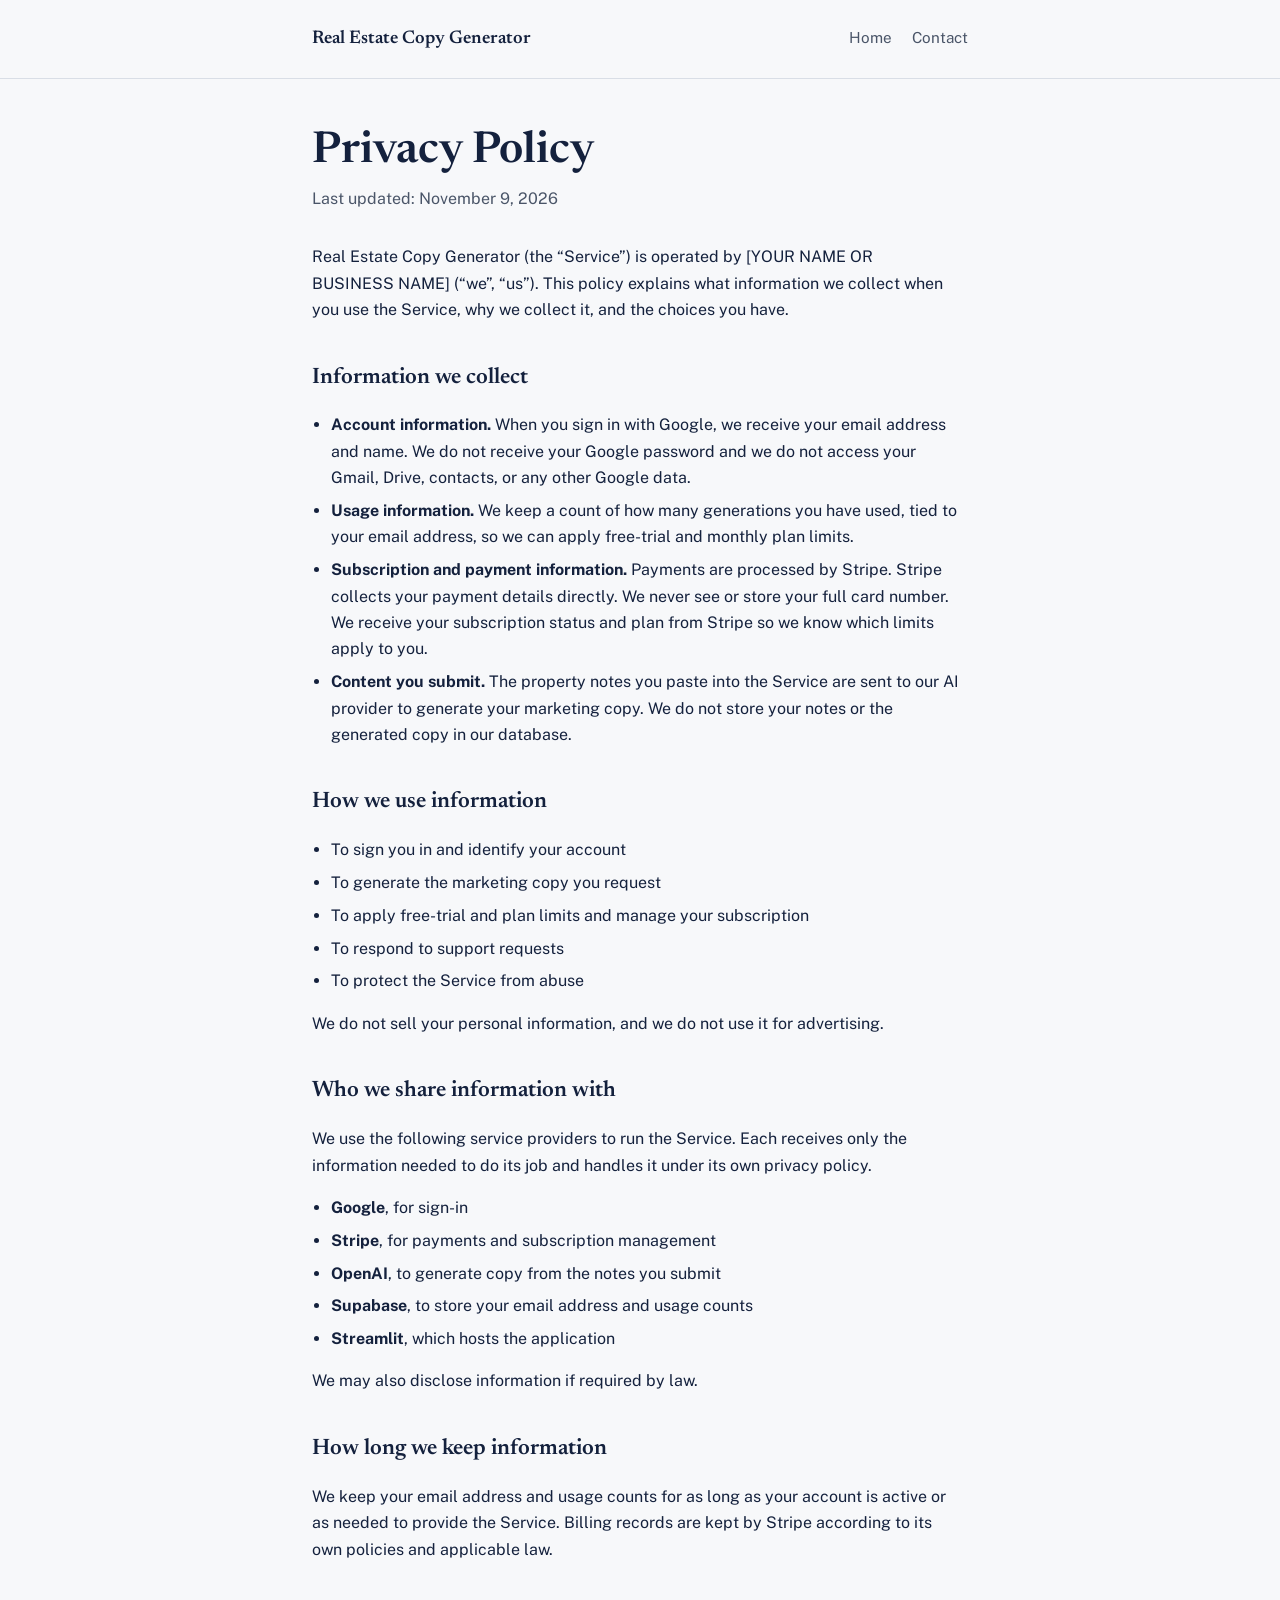
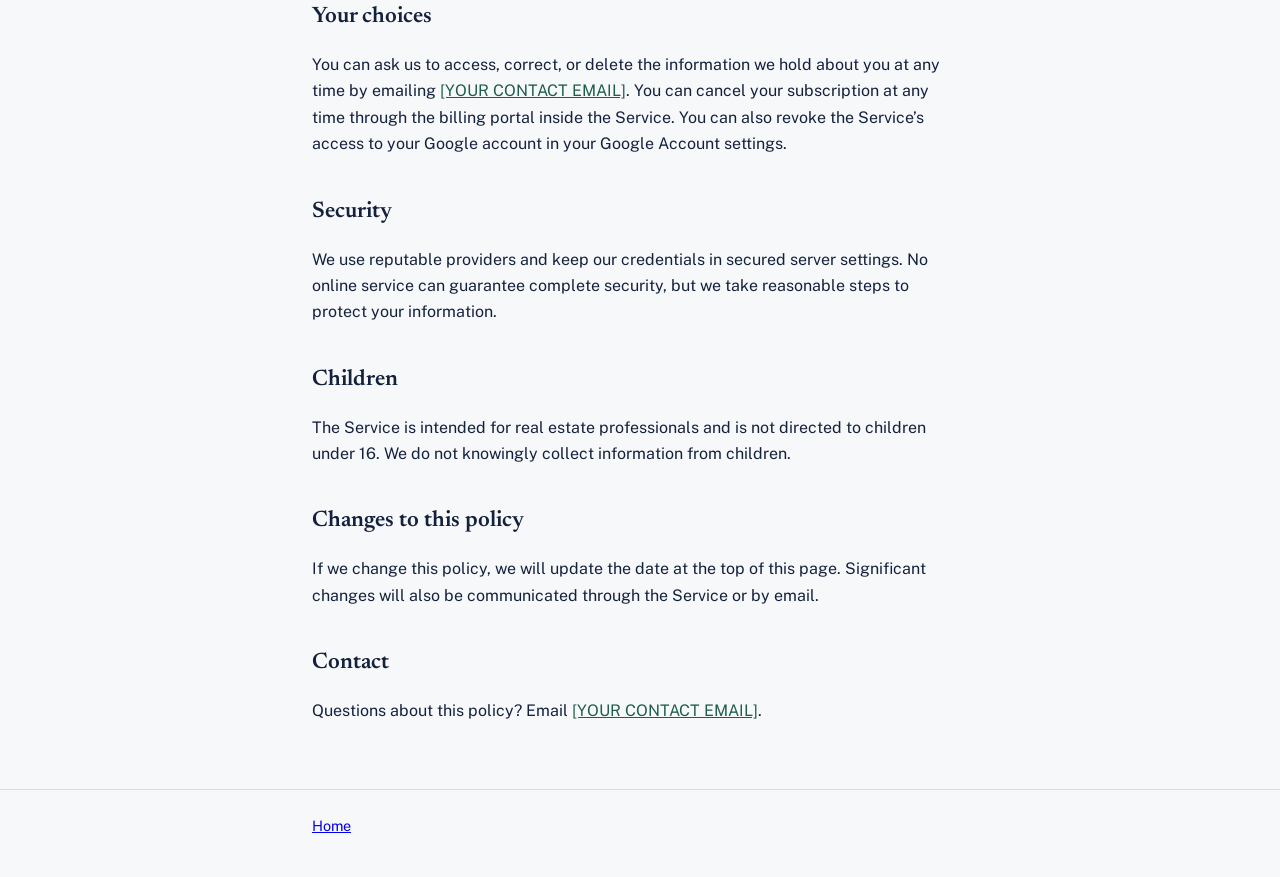
==== privacy.html @ ec82388f "Add files via upload" ====
<!DOCTYPE html>
<html lang="en">
<head>
<meta charset="utf-8">
<meta name="viewport" content="width=device-width, initial-scale=1">
<title>Privacy Policy | Real Estate Copy Generator</title>
<meta name="description" content="How Real Estate Copy Generator collects, uses, and protects your information.">
<link rel="preconnect" href="https://fonts.googleapis.com">
<link rel="preconnect" href="https://fonts.gstatic.com" crossorigin>
<link href="https://fonts.googleapis.com/css2?family=Newsreader:opsz,wght@6..72,500;6..72,600&family=Public+Sans:wght@400;500;600&display=swap" rel="stylesheet">
<style>
  :root { --paper: #f7f8fa; --ink: #14213d; --muted: #4a5568; --accent: #1f5f4a; --line: #d9dee6; }
  * { box-sizing: border-box; }
  html { -webkit-text-size-adjust: 100%; }
  body { margin: 0; background: var(--paper); color: var(--ink); font-family: "Public Sans", system-ui, -apple-system, "Segoe UI", Roboto, sans-serif; line-height: 1.65; }
  .wrap { max-width: 44rem; margin: 0 auto; padding: 0 1.5rem; }
  header { padding: 1.5rem 0; border-bottom: 1px solid var(--line); }
  header .wrap { display: flex; justify-content: space-between; align-items: baseline; gap: 1rem; flex-wrap: wrap; }
  .brand { font-family: "Newsreader", Georgia, "Times New Roman", serif; font-weight: 600; font-size: 1.15rem; color: var(--ink); text-decoration: none; }
  nav a { color: var(--muted); text-decoration: none; margin-left: 1.25rem; font-size: 0.95rem; }
  nav a:hover { color: var(--ink); text-decoration: underline; }
  a:focus-visible { outline: 3px solid #7aa7ff; outline-offset: 3px; }
  h1 { font-family: "Newsreader", Georgia, "Times New Roman", serif; font-weight: 600; font-size: clamp(2rem, 5vw, 2.75rem); line-height: 1.15; margin: 3rem 0 0.5rem; }
  .updated { color: var(--muted); margin: 0 0 2rem; }
  h2 { font-family: "Newsreader", Georgia, "Times New Roman", serif; font-weight: 600; font-size: 1.4rem; margin: 2.25rem 0 0.5rem; }
  p, li { max-width: 40rem; }
  ul { padding-left: 1.2rem; }
  li { margin: 0.4rem 0; }
  main a { color: var(--accent); }
  footer { margin-top: 4rem; padding: 1.5rem 0 2.5rem; border-top: 1px solid var(--line); color: var(--muted); font-size: 0.9rem; }
</style>
</head>
<body>
<header>
  <div class="wrap">
    <a class="brand" href="index.html">Real Estate Copy Generator</a>
    <nav><a href="index.html">Home</a><a href="mailto:[YOUR CONTACT EMAIL]">Contact</a></nav>
  </div>
</header>

<main class="wrap">
  <h1>Privacy Policy</h1>
  <p class="updated">Last updated: November 9, 2026</p>

  <p>Real Estate Copy Generator (the “Service”) is operated by [YOUR NAME OR BUSINESS NAME] (“we”, “us”). This policy explains what information we collect when you use the Service, why we collect it, and the choices you have.</p>

  <h2>Information we collect</h2>
  <ul>
    <li><strong>Account information.</strong> When you sign in with Google, we receive your email address and name. We do not receive your Google password and we do not access your Gmail, Drive, contacts, or any other Google data.</li>
    <li><strong>Usage information.</strong> We keep a count of how many generations you have used, tied to your email address, so we can apply free-trial and monthly plan limits.</li>
    <li><strong>Subscription and payment information.</strong> Payments are processed by Stripe. Stripe collects your payment details directly. We never see or store your full card number. We receive your subscription status and plan from Stripe so we know which limits apply to you.</li>
    <li><strong>Content you submit.</strong> The property notes you paste into the Service are sent to our AI provider to generate your marketing copy. We do not store your notes or the generated copy in our database.</li>
  </ul>

  <h2>How we use information</h2>
  <ul>
    <li>To sign you in and identify your account</li>
    <li>To generate the marketing copy you request</li>
    <li>To apply free-trial and plan limits and manage your subscription</li>
    <li>To respond to support requests</li>
    <li>To protect the Service from abuse</li>
  </ul>
  <p>We do not sell your personal information, and we do not use it for advertising.</p>

  <h2>Who we share information with</h2>
  <p>We use the following service providers to run the Service. Each receives only the information needed to do its job and handles it under its own privacy policy.</p>
  <ul>
    <li><strong>Google</strong>, for sign-in</li>
    <li><strong>Stripe</strong>, for payments and subscription management</li>
    <li><strong>OpenAI</strong>, to generate copy from the notes you submit</li>
    <li><strong>Supabase</strong>, to store your email address and usage counts</li>
    <li><strong>Streamlit</strong>, which hosts the application</li>
  </ul>
  <p>We may also disclose information if required by law.</p>

  <h2>How long we keep information</h2>
  <p>We keep your email address and usage counts for as long as your account is active or as needed to provide the Service. Billing records are kept by Stripe according to its own policies and applicable law.</p>

  <h2>Your choices</h2>
  <p>You can ask us to access, correct, or delete the information we hold about you at any time by emailing <a href="mailto:[YOUR CONTACT EMAIL]">[YOUR CONTACT EMAIL]</a>. You can cancel your subscription at any time through the billing portal inside the Service. You can also revoke the Service’s access to your Google account in your Google Account settings.</p>

  <h2>Security</h2>
  <p>We use reputable providers and keep our credentials in secured server settings. No online service can guarantee complete security, but we take reasonable steps to protect your information.</p>

  <h2>Children</h2>
  <p>The Service is intended for real estate professionals and is not directed to children under 16. We do not knowingly collect information from children.</p>

  <h2>Changes to this policy</h2>
  <p>If we change this policy, we will update the date at the top of this page. Significant changes will also be communicated through the Service or by email.</p>

  <h2>Contact</h2>
  <p>Questions about this policy? Email <a href="mailto:[YOUR CONTACT EMAIL]">[YOUR CONTACT EMAIL]</a>.</p>
</main>

<footer>
  <div class="wrap"><a href="index.html">Home</a></div>
</footer>
</body>
</html>
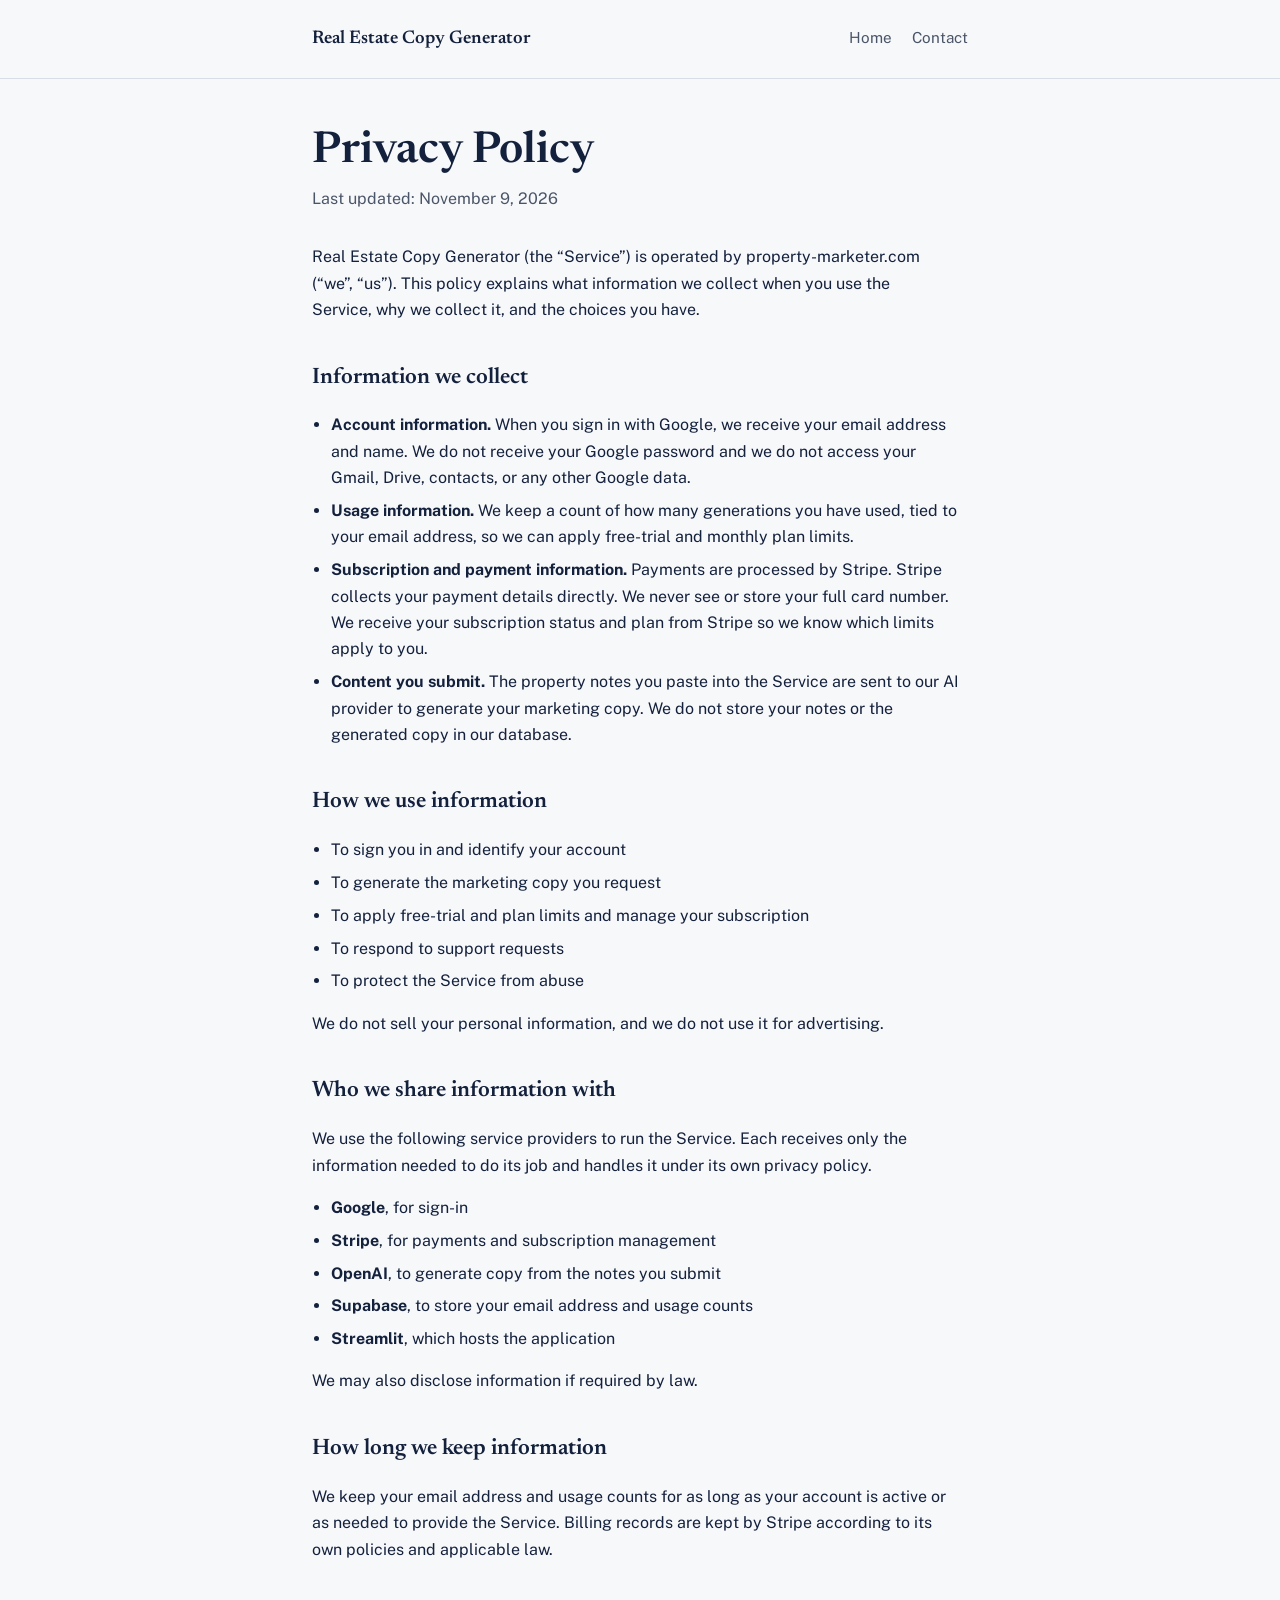
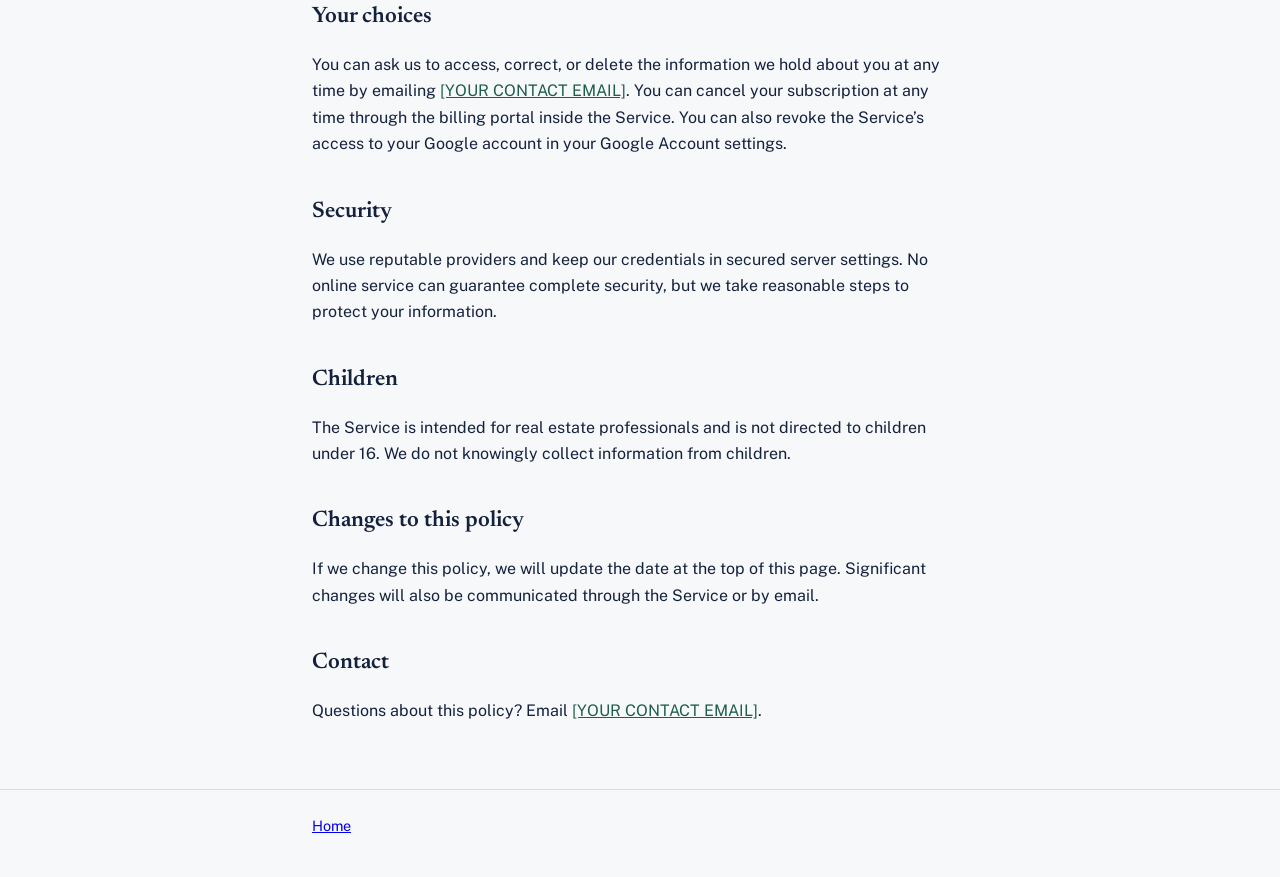
==== commit 9240b944: "Update privacy.html" ====
--- a/privacy.html
+++ b/privacy.html
@@ -42,7 +42,7 @@
   <h1>Privacy Policy</h1>
   <p class="updated">Last updated: November 9, 2026</p>
 
-  <p>Real Estate Copy Generator (the “Service”) is operated by [YOUR NAME OR BUSINESS NAME] (“we”, “us”). This policy explains what information we collect when you use the Service, why we collect it, and the choices you have.</p>
+  <p>Real Estate Copy Generator (the “Service”) is operated by property-marketer.com (“we”, “us”). This policy explains what information we collect when you use the Service, why we collect it, and the choices you have.</p>
 
   <h2>Information we collect</h2>
   <ul>
@@ -77,7 +77,7 @@
   <p>We keep your email address and usage counts for as long as your account is active or as needed to provide the Service. Billing records are kept by Stripe according to its own policies and applicable law.</p>
 
   <h2>Your choices</h2>
-  <p>You can ask us to access, correct, or delete the information we hold about you at any time by emailing <a href="mailto:[YOUR CONTACT EMAIL]">[YOUR CONTACT EMAIL]</a>. You can cancel your subscription at any time through the billing portal inside the Service. You can also revoke the Service’s access to your Google account in your Google Account settings.</p>
+  <p>You can ask us to access, correct, or delete the information we hold about you at any time by emailing <a href="mailto:zengcynthia9@gmail.com">[YOUR CONTACT EMAIL]</a>. You can cancel your subscription at any time through the billing portal inside the Service. You can also revoke the Service’s access to your Google account in your Google Account settings.</p>
 
   <h2>Security</h2>
   <p>We use reputable providers and keep our credentials in secured server settings. No online service can guarantee complete security, but we take reasonable steps to protect your information.</p>
@@ -89,7 +89,7 @@
   <p>If we change this policy, we will update the date at the top of this page. Significant changes will also be communicated through the Service or by email.</p>
 
   <h2>Contact</h2>
-  <p>Questions about this policy? Email <a href="mailto:[YOUR CONTACT EMAIL]">[YOUR CONTACT EMAIL]</a>.</p>
+  <p>Questions about this policy? Email <a href="mailto:zengcynthia9@gmail.com">[YOUR CONTACT EMAIL]</a>.</p>
 </main>
 
 <footer>
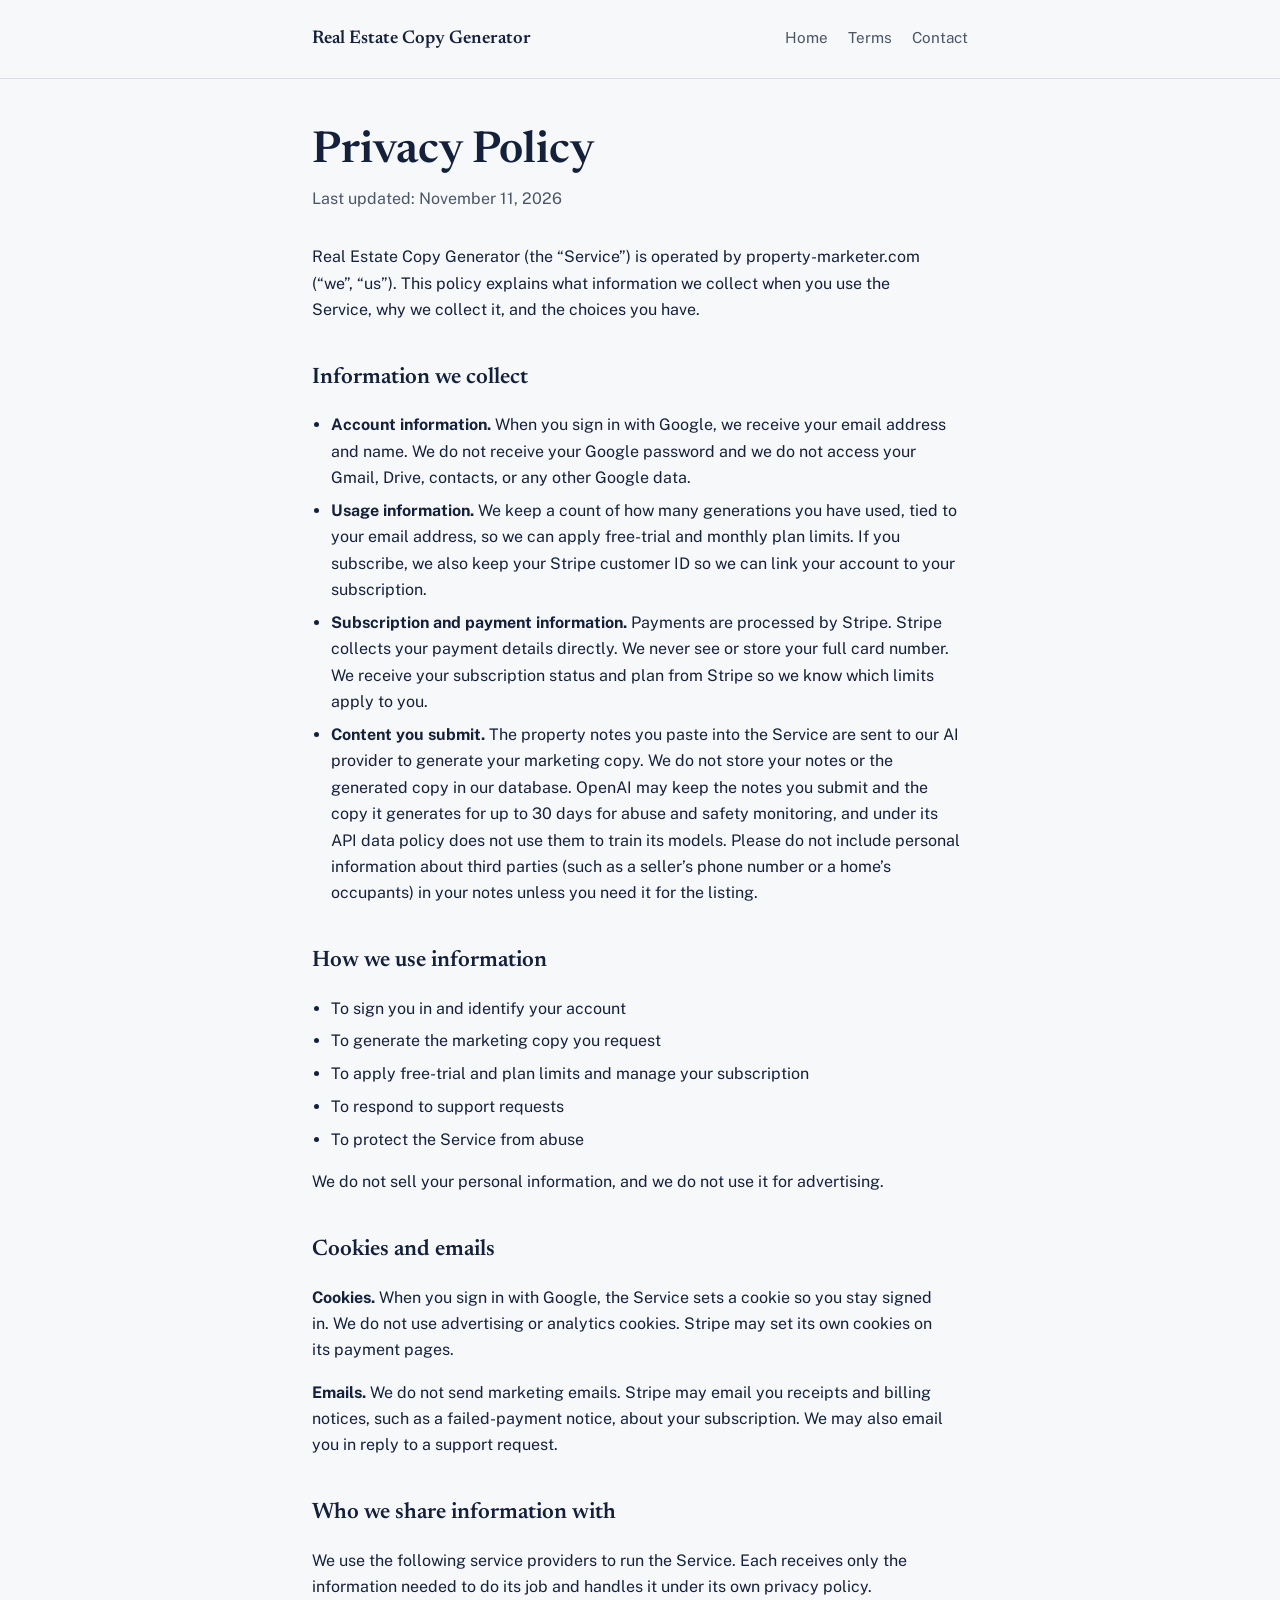
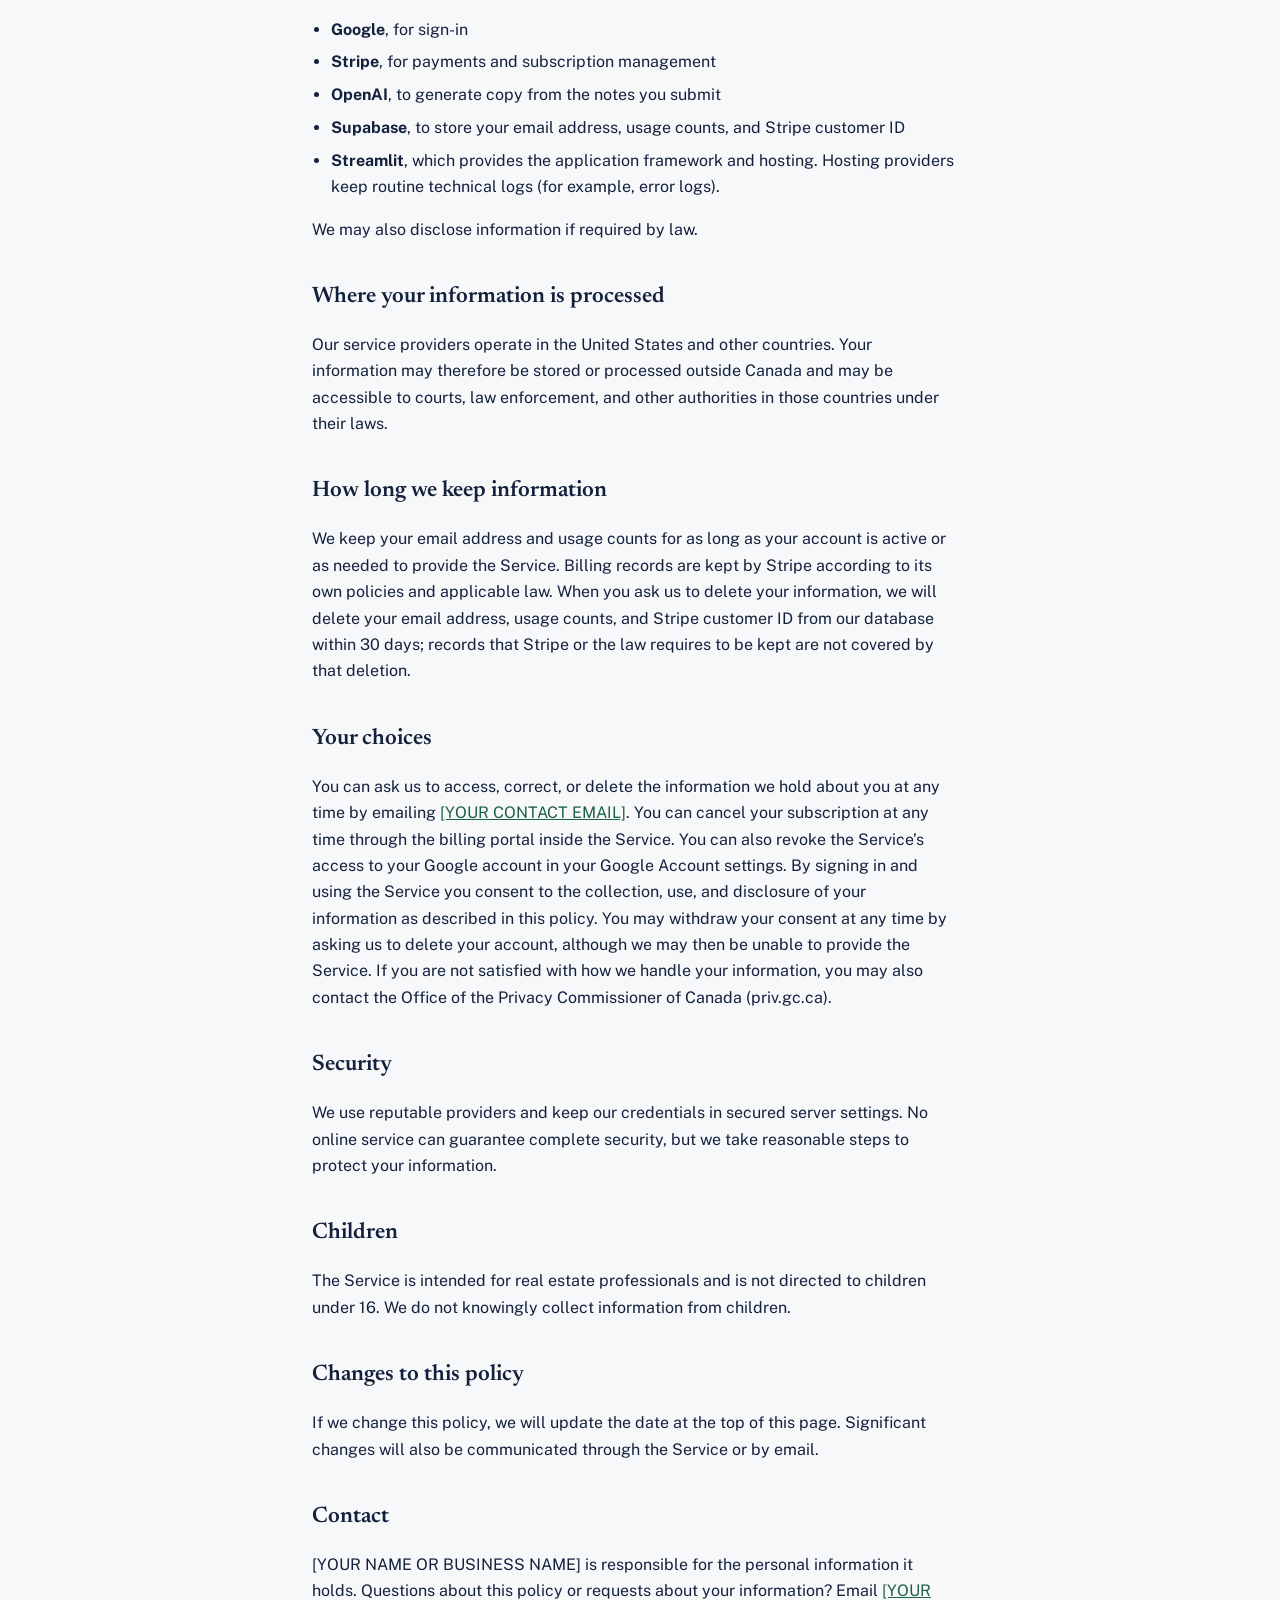
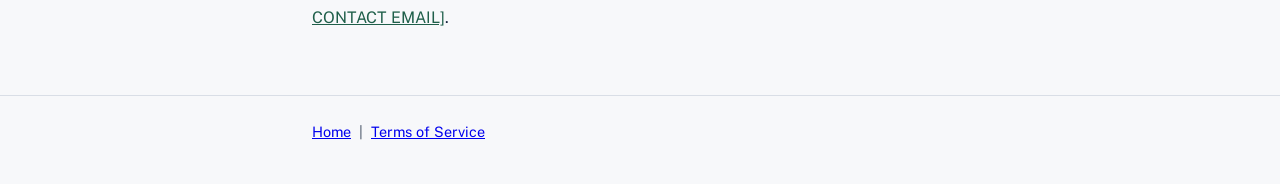
==== commit f8bac4d5: "Update privacy.html" ====
--- a/privacy.html
+++ b/privacy.html
@@ -34,22 +34,22 @@
 <header>
   <div class="wrap">
     <a class="brand" href="index.html">Real Estate Copy Generator</a>
-    <nav><a href="index.html">Home</a><a href="mailto:[YOUR CONTACT EMAIL]">Contact</a></nav>
+    <nav><a href="index.html">Home</a><a href="terms.html">Terms</a><a href="mailto:zengcynthia9@gmail.com">Contact</a></nav>
   </div>
 </header>
 
 <main class="wrap">
   <h1>Privacy Policy</h1>
-  <p class="updated">Last updated: November 9, 2026</p>
+  <p class="updated">Last updated: November 11, 2026</p>
 
   <p>Real Estate Copy Generator (the “Service”) is operated by property-marketer.com (“we”, “us”). This policy explains what information we collect when you use the Service, why we collect it, and the choices you have.</p>
 
   <h2>Information we collect</h2>
   <ul>
     <li><strong>Account information.</strong> When you sign in with Google, we receive your email address and name. We do not receive your Google password and we do not access your Gmail, Drive, contacts, or any other Google data.</li>
-    <li><strong>Usage information.</strong> We keep a count of how many generations you have used, tied to your email address, so we can apply free-trial and monthly plan limits.</li>
+    <li><strong>Usage information.</strong> We keep a count of how many generations you have used, tied to your email address, so we can apply free-trial and monthly plan limits. If you subscribe, we also keep your Stripe customer ID so we can link your account to your subscription.</li>
     <li><strong>Subscription and payment information.</strong> Payments are processed by Stripe. Stripe collects your payment details directly. We never see or store your full card number. We receive your subscription status and plan from Stripe so we know which limits apply to you.</li>
-    <li><strong>Content you submit.</strong> The property notes you paste into the Service are sent to our AI provider to generate your marketing copy. We do not store your notes or the generated copy in our database.</li>
+    <li><strong>Content you submit.</strong> The property notes you paste into the Service are sent to our AI provider to generate your marketing copy. We do not store your notes or the generated copy in our database. OpenAI may keep the notes you submit and the copy it generates for up to 30 days for abuse and safety monitoring, and under its API data policy does not use them to train its models. Please do not include personal information about third parties (such as a seller’s phone number or a home’s occupants) in your notes unless you need it for the listing.</li>
   </ul>
 
   <h2>How we use information</h2>
@@ -62,22 +62,29 @@
   </ul>
   <p>We do not sell your personal information, and we do not use it for advertising.</p>
 
+  <h2>Cookies and emails</h2>
+  <p><strong>Cookies.</strong> When you sign in with Google, the Service sets a cookie so you stay signed in. We do not use advertising or analytics cookies. Stripe may set its own cookies on its payment pages.</p>
+  <p><strong>Emails.</strong> We do not send marketing emails. Stripe may email you receipts and billing notices, such as a failed-payment notice, about your subscription. We may also email you in reply to a support request.</p>
+
   <h2>Who we share information with</h2>
   <p>We use the following service providers to run the Service. Each receives only the information needed to do its job and handles it under its own privacy policy.</p>
   <ul>
     <li><strong>Google</strong>, for sign-in</li>
     <li><strong>Stripe</strong>, for payments and subscription management</li>
     <li><strong>OpenAI</strong>, to generate copy from the notes you submit</li>
-    <li><strong>Supabase</strong>, to store your email address and usage counts</li>
-    <li><strong>Streamlit</strong>, which hosts the application</li>
+    <li><strong>Supabase</strong>, to store your email address, usage counts, and Stripe customer ID</li>
+    <li><strong>Streamlit</strong>, which provides the application framework and hosting. Hosting providers keep routine technical logs (for example, error logs).</li>
   </ul>
   <p>We may also disclose information if required by law.</p>
 
+  <h2>Where your information is processed</h2>
+  <p>Our service providers operate in the United States and other countries. Your information may therefore be stored or processed outside Canada and may be accessible to courts, law enforcement, and other authorities in those countries under their laws.</p>
+
   <h2>How long we keep information</h2>
-  <p>We keep your email address and usage counts for as long as your account is active or as needed to provide the Service. Billing records are kept by Stripe according to its own policies and applicable law.</p>
+  <p>We keep your email address and usage counts for as long as your account is active or as needed to provide the Service. Billing records are kept by Stripe according to its own policies and applicable law. When you ask us to delete your information, we will delete your email address, usage counts, and Stripe customer ID from our database within 30 days; records that Stripe or the law requires to be kept are not covered by that deletion.</p>
 
   <h2>Your choices</h2>
-  <p>You can ask us to access, correct, or delete the information we hold about you at any time by emailing <a href="mailto:zengcynthia9@gmail.com">[YOUR CONTACT EMAIL]</a>. You can cancel your subscription at any time through the billing portal inside the Service. You can also revoke the Service’s access to your Google account in your Google Account settings.</p>
+  <p>You can ask us to access, correct, or delete the information we hold about you at any time by emailing <a href="mailto:zengcynthia9@gmail.com">[YOUR CONTACT EMAIL]</a>. You can cancel your subscription at any time through the billing portal inside the Service. You can also revoke the Service’s access to your Google account in your Google Account settings. By signing in and using the Service you consent to the collection, use, and disclosure of your information as described in this policy. You may withdraw your consent at any time by asking us to delete your account, although we may then be unable to provide the Service. If you are not satisfied with how we handle your information, you may also contact the Office of the Privacy Commissioner of Canada (priv.gc.ca).</p>
 
   <h2>Security</h2>
   <p>We use reputable providers and keep our credentials in secured server settings. No online service can guarantee complete security, but we take reasonable steps to protect your information.</p>
@@ -89,11 +96,11 @@
   <p>If we change this policy, we will update the date at the top of this page. Significant changes will also be communicated through the Service or by email.</p>
 
   <h2>Contact</h2>
-  <p>Questions about this policy? Email <a href="mailto:zengcynthia9@gmail.com">[YOUR CONTACT EMAIL]</a>.</p>
+  <p>[YOUR NAME OR BUSINESS NAME] is responsible for the personal information it holds. Questions about this policy or requests about your information? Email <a href="mailto:zengcynthia9@gmail.com">[YOUR CONTACT EMAIL]</a>.</p>
 </main>
 
 <footer>
-  <div class="wrap"><a href="index.html">Home</a></div>
+  <div class="wrap"><a href="index.html">Home</a> &nbsp;|&nbsp; <a href="terms.html">Terms of Service</a></div>
 </footer>
 </body>
 </html>
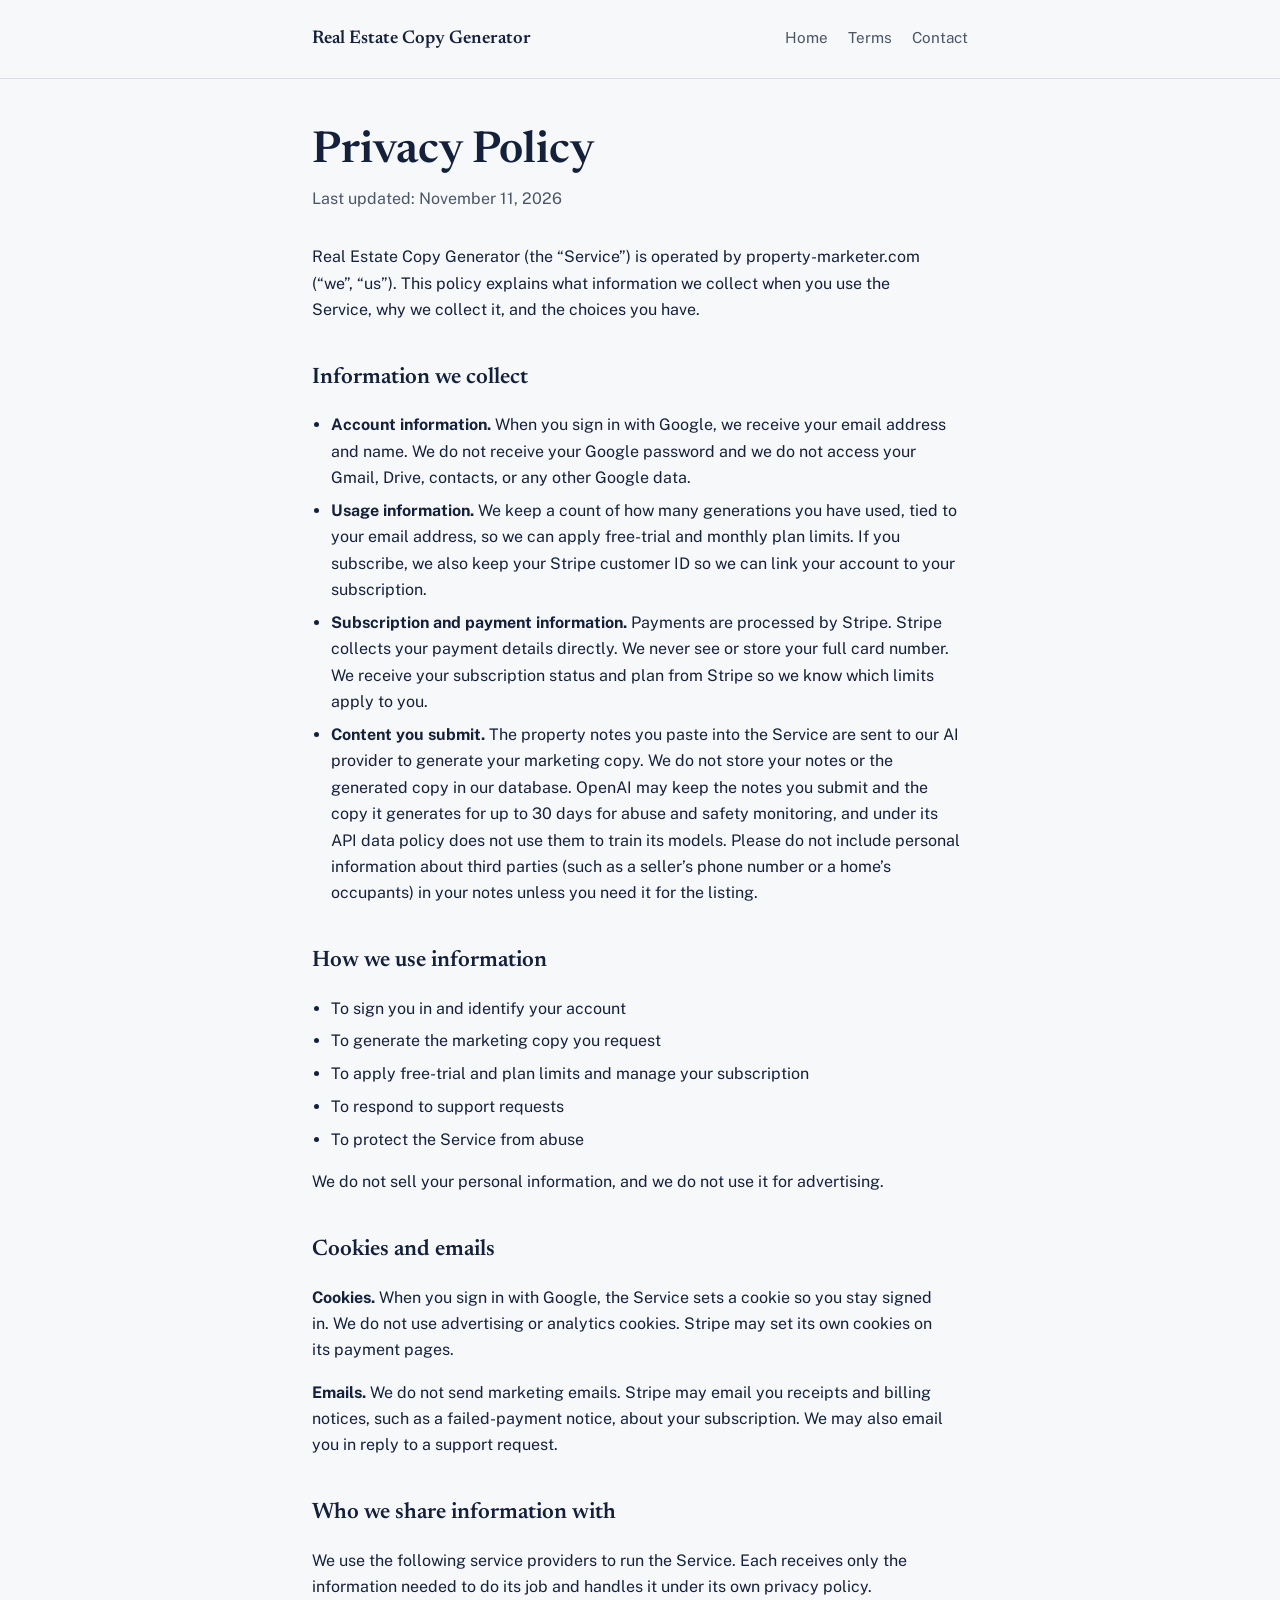
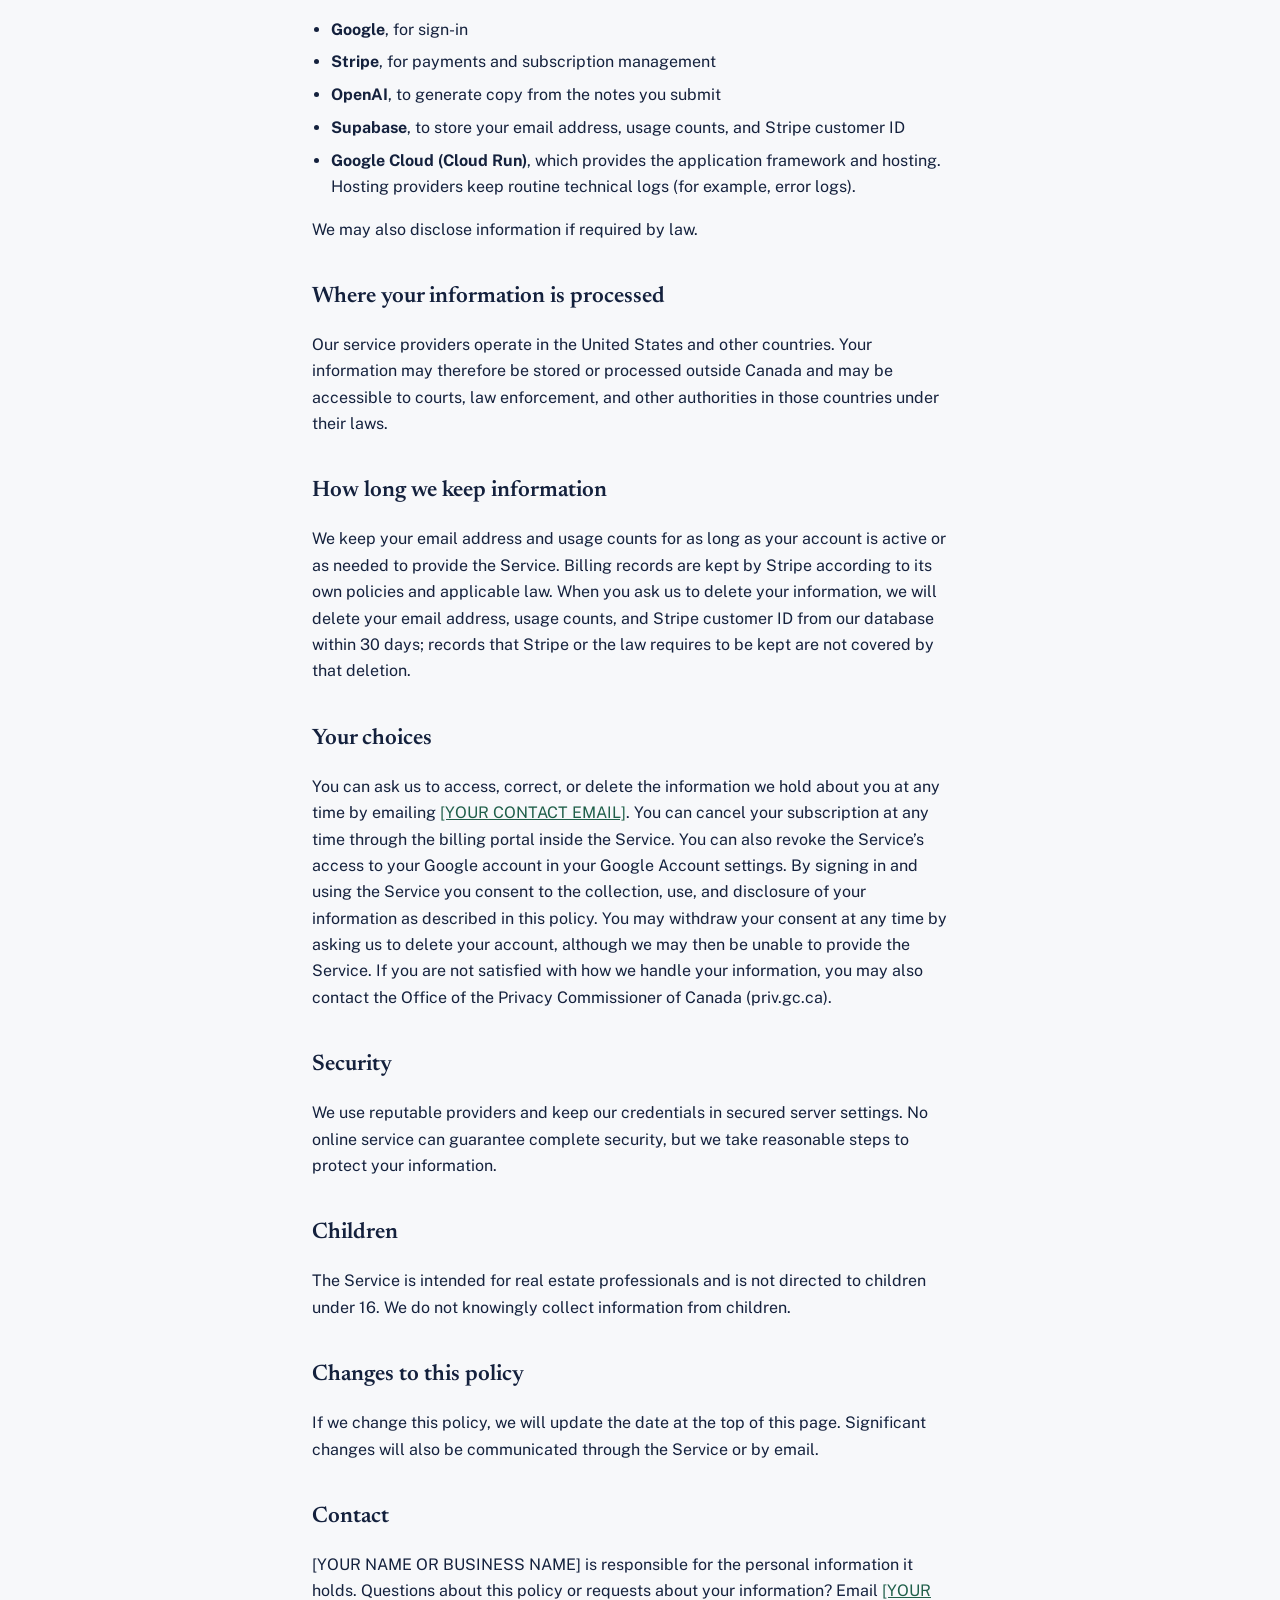
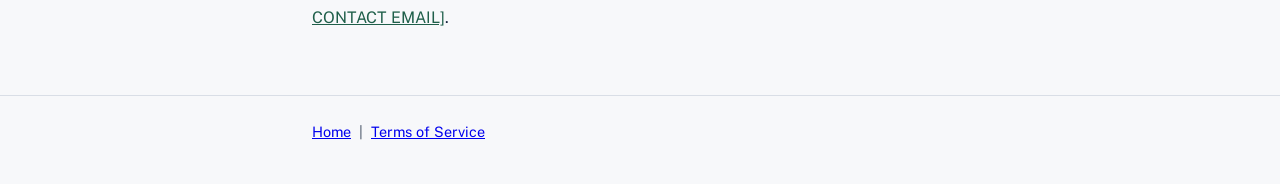
==== commit 9e38f850: "Update privacy.html" ====
--- a/privacy.html
+++ b/privacy.html
@@ -73,7 +73,7 @@
     <li><strong>Stripe</strong>, for payments and subscription management</li>
     <li><strong>OpenAI</strong>, to generate copy from the notes you submit</li>
     <li><strong>Supabase</strong>, to store your email address, usage counts, and Stripe customer ID</li>
-    <li><strong>Streamlit</strong>, which provides the application framework and hosting. Hosting providers keep routine technical logs (for example, error logs).</li>
+    <li><strong>Google Cloud (Cloud Run)</strong>, which provides the application framework and hosting. Hosting providers keep routine technical logs (for example, error logs).</li>
   </ul>
   <p>We may also disclose information if required by law.</p>
 
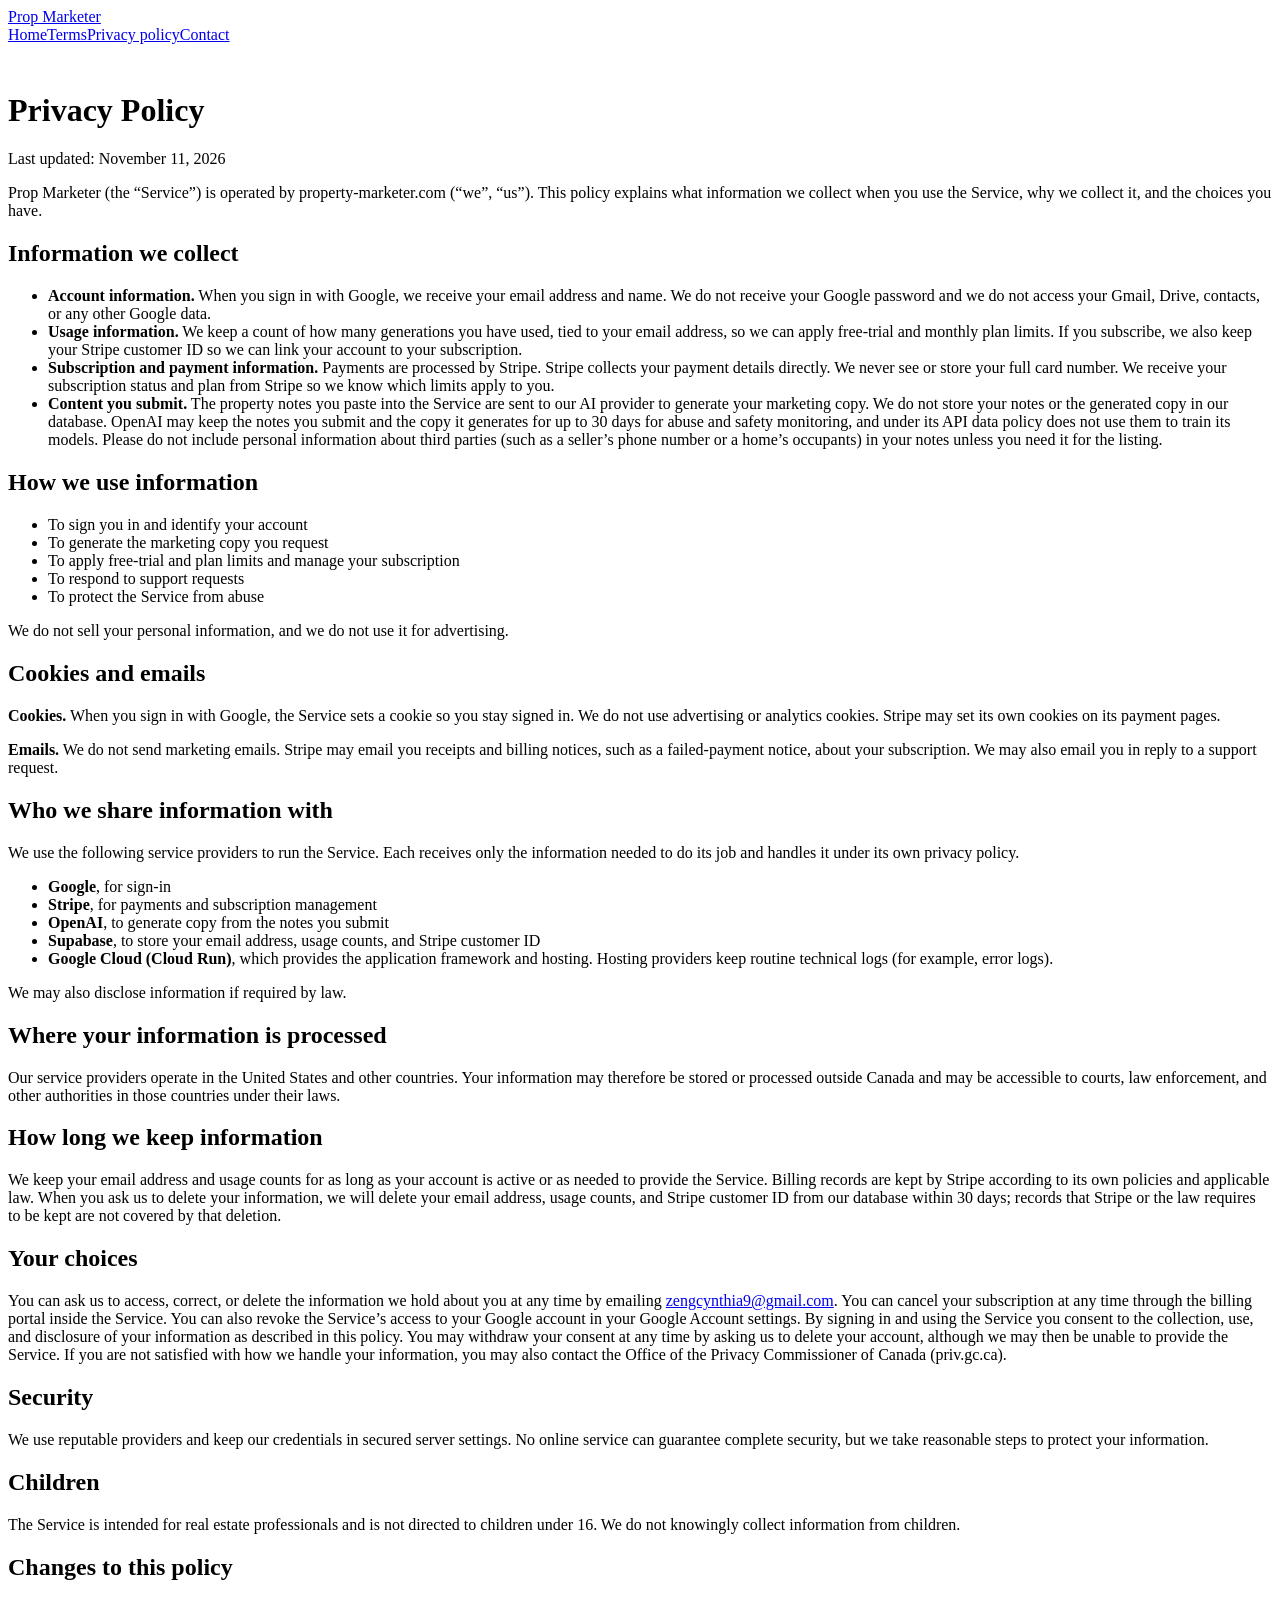
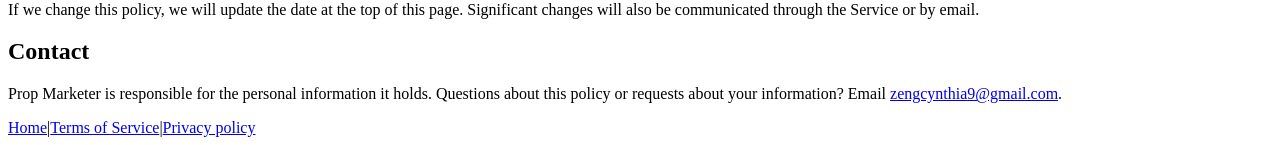
==== commit 059775aa: "Add files via upload" ====
--- a/privacy.html
+++ b/privacy.html
@@ -3,46 +3,28 @@
 <head>
 <meta charset="utf-8">
 <meta name="viewport" content="width=device-width, initial-scale=1">
-<title>Privacy Policy | Real Estate Copy Generator</title>
-<meta name="description" content="How Real Estate Copy Generator collects, uses, and protects your information.">
+<title>Privacy Policy | Prop Marketer</title>
+<meta name="description" content="How Prop Marketer collects, uses, and protects your information.">
+<link rel="icon" href="assets/favicon.png">
 <link rel="preconnect" href="https://fonts.googleapis.com">
 <link rel="preconnect" href="https://fonts.gstatic.com" crossorigin>
-<link href="https://fonts.googleapis.com/css2?family=Newsreader:opsz,wght@6..72,500;6..72,600&family=Public+Sans:wght@400;500;600&display=swap" rel="stylesheet">
-<style>
-  :root { --paper: #f7f8fa; --ink: #14213d; --muted: #4a5568; --accent: #1f5f4a; --line: #d9dee6; }
-  * { box-sizing: border-box; }
-  html { -webkit-text-size-adjust: 100%; }
-  body { margin: 0; background: var(--paper); color: var(--ink); font-family: "Public Sans", system-ui, -apple-system, "Segoe UI", Roboto, sans-serif; line-height: 1.65; }
-  .wrap { max-width: 44rem; margin: 0 auto; padding: 0 1.5rem; }
-  header { padding: 1.5rem 0; border-bottom: 1px solid var(--line); }
-  header .wrap { display: flex; justify-content: space-between; align-items: baseline; gap: 1rem; flex-wrap: wrap; }
-  .brand { font-family: "Newsreader", Georgia, "Times New Roman", serif; font-weight: 600; font-size: 1.15rem; color: var(--ink); text-decoration: none; }
-  nav a { color: var(--muted); text-decoration: none; margin-left: 1.25rem; font-size: 0.95rem; }
-  nav a:hover { color: var(--ink); text-decoration: underline; }
-  a:focus-visible { outline: 3px solid #7aa7ff; outline-offset: 3px; }
-  h1 { font-family: "Newsreader", Georgia, "Times New Roman", serif; font-weight: 600; font-size: clamp(2rem, 5vw, 2.75rem); line-height: 1.15; margin: 3rem 0 0.5rem; }
-  .updated { color: var(--muted); margin: 0 0 2rem; }
-  h2 { font-family: "Newsreader", Georgia, "Times New Roman", serif; font-weight: 600; font-size: 1.4rem; margin: 2.25rem 0 0.5rem; }
-  p, li { max-width: 40rem; }
-  ul { padding-left: 1.2rem; }
-  li { margin: 0.4rem 0; }
-  main a { color: var(--accent); }
-  footer { margin-top: 4rem; padding: 1.5rem 0 2.5rem; border-top: 1px solid var(--line); color: var(--muted); font-size: 0.9rem; }
-</style>
+<link href="https://fonts.googleapis.com/css2?family=Roboto:wght@300;400;500;700&display=swap" rel="stylesheet">
+<link rel="stylesheet" href="style.css">
 </head>
 <body>
 <header>
   <div class="wrap">
-    <a class="brand" href="index.html">Real Estate Copy Generator</a>
-    <nav><a href="index.html">Home</a><a href="terms.html">Terms</a><a href="mailto:zengcynthia9@gmail.com">Contact</a></nav>
+    <a class="brand" href="index.html"><img src="assets/logo.png" alt=""><span>Prop Marketer</span></a>
+    <nav><a href="index.html">Home</a><a href="terms.html">Terms</a><a href="privacy.html">Privacy policy</a><a href="mailto:zengcynthia9@gmail.com">Contact</a></nav>
   </div>
 </header>
 
-<main class="wrap">
+<main class="wrap narrow doc">
+  <div class="rule" style="margin-top:3rem"></div>
   <h1>Privacy Policy</h1>
   <p class="updated">Last updated: November 11, 2026</p>
 
-  <p>Real Estate Copy Generator (the “Service”) is operated by property-marketer.com (“we”, “us”). This policy explains what information we collect when you use the Service, why we collect it, and the choices you have.</p>
+  <p>Prop Marketer (the “Service”) is operated by property-marketer.com (“we”, “us”). This policy explains what information we collect when you use the Service, why we collect it, and the choices you have.</p>
 
   <h2>Information we collect</h2>
   <ul>
@@ -84,7 +66,7 @@
   <p>We keep your email address and usage counts for as long as your account is active or as needed to provide the Service. Billing records are kept by Stripe according to its own policies and applicable law. When you ask us to delete your information, we will delete your email address, usage counts, and Stripe customer ID from our database within 30 days; records that Stripe or the law requires to be kept are not covered by that deletion.</p>
 
   <h2>Your choices</h2>
-  <p>You can ask us to access, correct, or delete the information we hold about you at any time by emailing <a href="mailto:zengcynthia9@gmail.com">[YOUR CONTACT EMAIL]</a>. You can cancel your subscription at any time through the billing portal inside the Service. You can also revoke the Service’s access to your Google account in your Google Account settings. By signing in and using the Service you consent to the collection, use, and disclosure of your information as described in this policy. You may withdraw your consent at any time by asking us to delete your account, although we may then be unable to provide the Service. If you are not satisfied with how we handle your information, you may also contact the Office of the Privacy Commissioner of Canada (priv.gc.ca).</p>
+  <p>You can ask us to access, correct, or delete the information we hold about you at any time by emailing <a href="mailto:zengcynthia9@gmail.com">zengcynthia9@gmail.com</a>. You can cancel your subscription at any time through the billing portal inside the Service. You can also revoke the Service’s access to your Google account in your Google Account settings. By signing in and using the Service you consent to the collection, use, and disclosure of your information as described in this policy. You may withdraw your consent at any time by asking us to delete your account, although we may then be unable to provide the Service. If you are not satisfied with how we handle your information, you may also contact the Office of the Privacy Commissioner of Canada (priv.gc.ca).</p>
 
   <h2>Security</h2>
   <p>We use reputable providers and keep our credentials in secured server settings. No online service can guarantee complete security, but we take reasonable steps to protect your information.</p>
@@ -96,11 +78,13 @@
   <p>If we change this policy, we will update the date at the top of this page. Significant changes will also be communicated through the Service or by email.</p>
 
   <h2>Contact</h2>
-  <p>[YOUR NAME OR BUSINESS NAME] is responsible for the personal information it holds. Questions about this policy or requests about your information? Email <a href="mailto:zengcynthia9@gmail.com">[YOUR CONTACT EMAIL]</a>.</p>
+  <p>Prop Marketer is responsible for the personal information it holds. Questions about this policy or requests about your information? Email <a href="mailto:zengcynthia9@gmail.com">zengcynthia9@gmail.com</a>.</p>
 </main>
 
 <footer>
-  <div class="wrap"><a href="index.html">Home</a> &nbsp;|&nbsp; <a href="terms.html">Terms of Service</a></div>
+  <div class="wrap">
+    <a href="index.html">Home</a><span class="sep">|</span><a href="terms.html">Terms of Service</a><span class="sep">|</span><a href="privacy.html">Privacy policy</a>
+  </div>
 </footer>
 </body>
 </html>
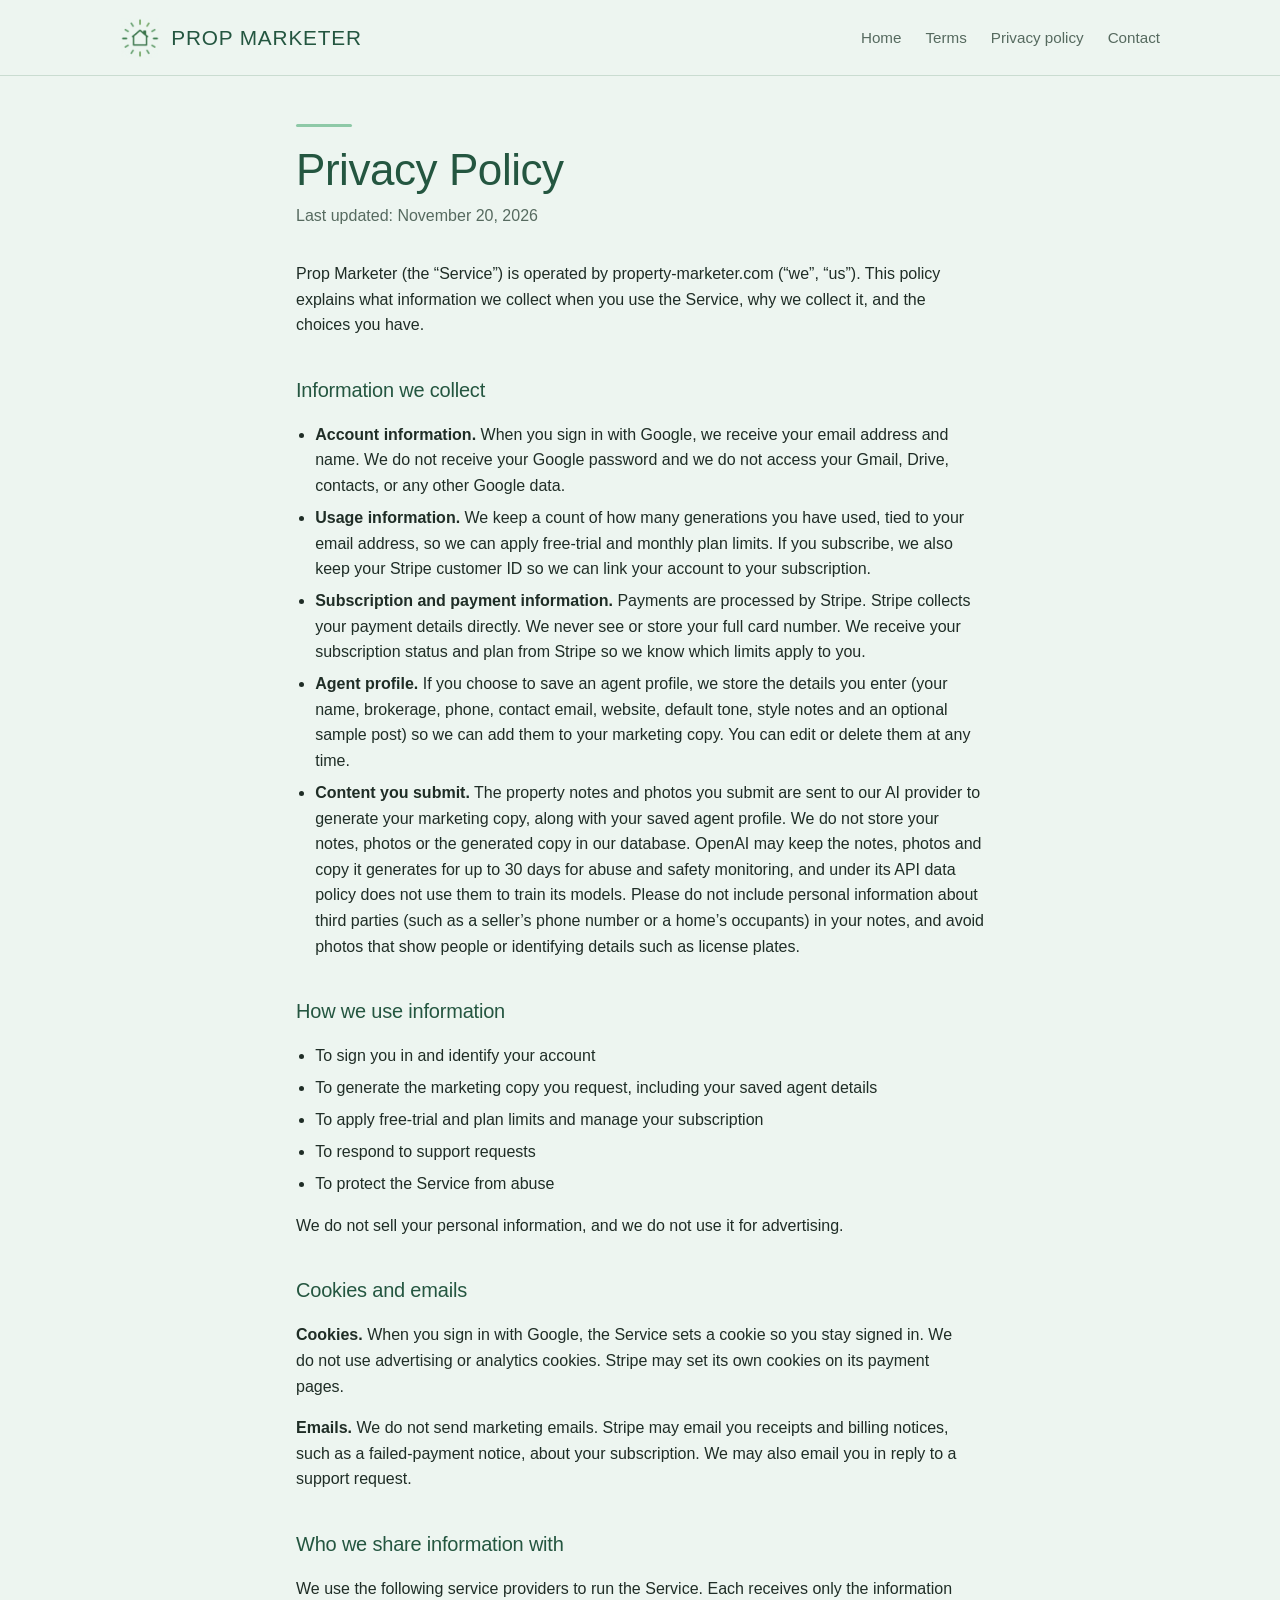
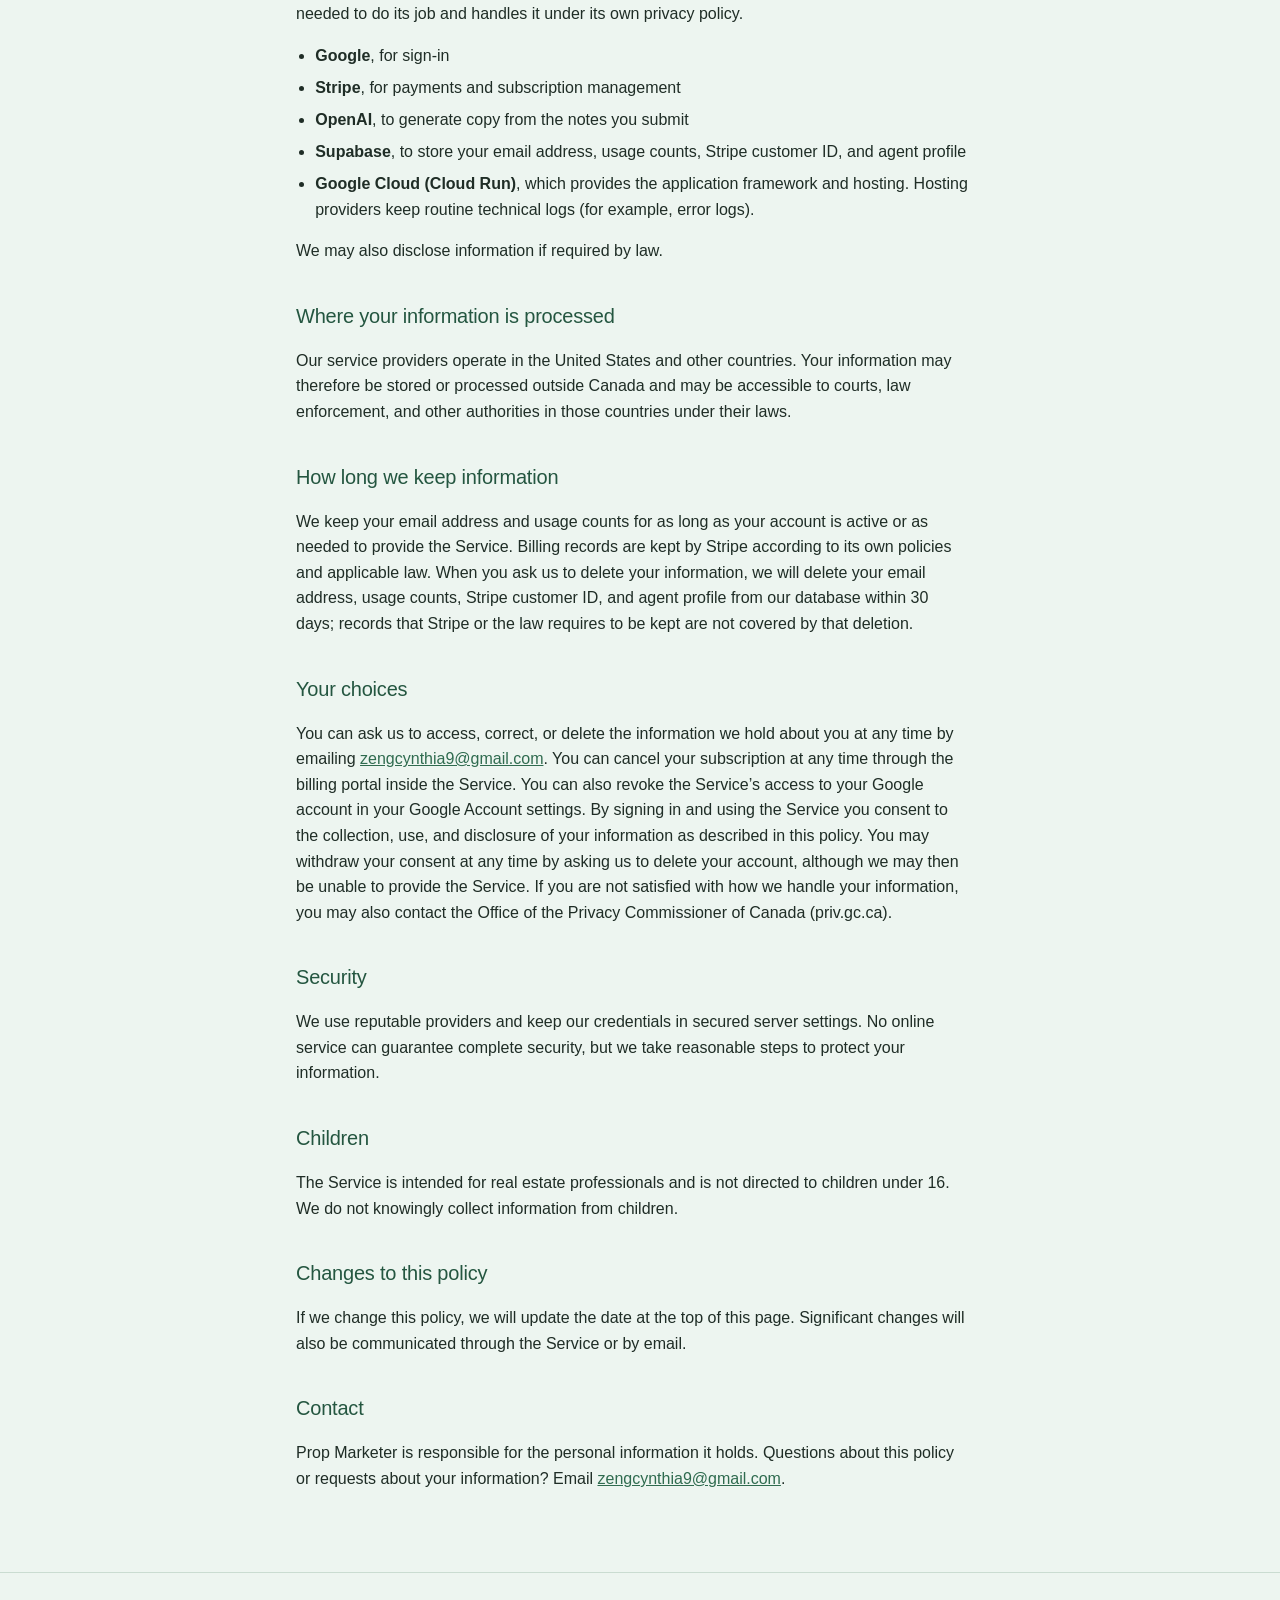
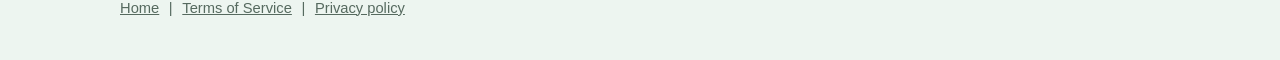
==== commit 33e8405d: "Add files via upload" ====
--- a/privacy.html
+++ b/privacy.html
@@ -22,7 +22,7 @@
 <main class="wrap narrow doc">
   <div class="rule" style="margin-top:3rem"></div>
   <h1>Privacy Policy</h1>
-  <p class="updated">Last updated: November 11, 2026</p>
+  <p class="updated">Last updated: November 20, 2026</p>
 
   <p>Prop Marketer (the “Service”) is operated by property-marketer.com (“we”, “us”). This policy explains what information we collect when you use the Service, why we collect it, and the choices you have.</p>
 
@@ -31,13 +31,14 @@
     <li><strong>Account information.</strong> When you sign in with Google, we receive your email address and name. We do not receive your Google password and we do not access your Gmail, Drive, contacts, or any other Google data.</li>
     <li><strong>Usage information.</strong> We keep a count of how many generations you have used, tied to your email address, so we can apply free-trial and monthly plan limits. If you subscribe, we also keep your Stripe customer ID so we can link your account to your subscription.</li>
     <li><strong>Subscription and payment information.</strong> Payments are processed by Stripe. Stripe collects your payment details directly. We never see or store your full card number. We receive your subscription status and plan from Stripe so we know which limits apply to you.</li>
-    <li><strong>Content you submit.</strong> The property notes you paste into the Service are sent to our AI provider to generate your marketing copy. We do not store your notes or the generated copy in our database. OpenAI may keep the notes you submit and the copy it generates for up to 30 days for abuse and safety monitoring, and under its API data policy does not use them to train its models. Please do not include personal information about third parties (such as a seller’s phone number or a home’s occupants) in your notes unless you need it for the listing.</li>
+    <li><strong>Agent profile.</strong> If you choose to save an agent profile, we store the details you enter (your name, brokerage, phone, contact email, website, default tone, style notes and an optional sample post) so we can add them to your marketing copy. You can edit or delete them at any time.</li>
+    <li><strong>Content you submit.</strong> The property notes and photos you submit are sent to our AI provider to generate your marketing copy, along with your saved agent profile. We do not store your notes, photos or the generated copy in our database. OpenAI may keep the notes, photos and copy it generates for up to 30 days for abuse and safety monitoring, and under its API data policy does not use them to train its models. Please do not include personal information about third parties (such as a seller’s phone number or a home’s occupants) in your notes, and avoid photos that show people or identifying details such as license plates.</li>
   </ul>
 
   <h2>How we use information</h2>
   <ul>
     <li>To sign you in and identify your account</li>
-    <li>To generate the marketing copy you request</li>
+    <li>To generate the marketing copy you request, including your saved agent details</li>
     <li>To apply free-trial and plan limits and manage your subscription</li>
     <li>To respond to support requests</li>
     <li>To protect the Service from abuse</li>
@@ -54,7 +55,7 @@
     <li><strong>Google</strong>, for sign-in</li>
     <li><strong>Stripe</strong>, for payments and subscription management</li>
     <li><strong>OpenAI</strong>, to generate copy from the notes you submit</li>
-    <li><strong>Supabase</strong>, to store your email address, usage counts, and Stripe customer ID</li>
+    <li><strong>Supabase</strong>, to store your email address, usage counts, Stripe customer ID, and agent profile</li>
     <li><strong>Google Cloud (Cloud Run)</strong>, which provides the application framework and hosting. Hosting providers keep routine technical logs (for example, error logs).</li>
   </ul>
   <p>We may also disclose information if required by law.</p>
@@ -63,7 +64,7 @@
   <p>Our service providers operate in the United States and other countries. Your information may therefore be stored or processed outside Canada and may be accessible to courts, law enforcement, and other authorities in those countries under their laws.</p>
 
   <h2>How long we keep information</h2>
-  <p>We keep your email address and usage counts for as long as your account is active or as needed to provide the Service. Billing records are kept by Stripe according to its own policies and applicable law. When you ask us to delete your information, we will delete your email address, usage counts, and Stripe customer ID from our database within 30 days; records that Stripe or the law requires to be kept are not covered by that deletion.</p>
+  <p>We keep your email address and usage counts for as long as your account is active or as needed to provide the Service. Billing records are kept by Stripe according to its own policies and applicable law. When you ask us to delete your information, we will delete your email address, usage counts, Stripe customer ID, and agent profile from our database within 30 days; records that Stripe or the law requires to be kept are not covered by that deletion.</p>
 
   <h2>Your choices</h2>
   <p>You can ask us to access, correct, or delete the information we hold about you at any time by emailing <a href="mailto:zengcynthia9@gmail.com">zengcynthia9@gmail.com</a>. You can cancel your subscription at any time through the billing portal inside the Service. You can also revoke the Service’s access to your Google account in your Google Account settings. By signing in and using the Service you consent to the collection, use, and disclosure of your information as described in this policy. You may withdraw your consent at any time by asking us to delete your account, although we may then be unable to provide the Service. If you are not satisfied with how we handle your information, you may also contact the Office of the Privacy Commissioner of Canada (priv.gc.ca).</p>
--- a/style.css
+++ b/style.css
@@ -0,0 +1,96 @@
+:root {
+  --forest: #2F6B4F;
+  --forest-dark: #245640;
+  --mint: #8EC9A7;
+  --bg: #EDF5F0;
+  --line: #CADCD1;
+  --ink: #1F2D26;
+  --muted: #566A5F;
+}
+* { box-sizing: border-box; }
+html { -webkit-text-size-adjust: 100%; }
+body {
+  margin: 0;
+  background: var(--bg);
+  color: var(--ink);
+  font-family: "Roboto", "Segoe UI", "Helvetica Neue", Arial, sans-serif;
+  line-height: 1.6;
+}
+.wrap { max-width: 68rem; margin: 0 auto; padding: 0 1.5rem; }
+.narrow { max-width: 46rem; }
+a { color: var(--forest); }
+a:focus-visible, .cta:focus-visible { outline: 3px solid var(--mint); outline-offset: 3px; }
+
+/* Header */
+header { padding: 1.1rem 0; border-bottom: 1px solid var(--line); }
+header .wrap { display: flex; justify-content: space-between; align-items: center; gap: 1rem; flex-wrap: wrap; }
+.brand { display: flex; align-items: center; gap: 0.7rem; text-decoration: none; color: var(--forest-dark); }
+.brand img { width: 40px; height: 40px; display: block; }
+.brand span { font-weight: 300; font-size: 1.3rem; letter-spacing: 0.04em; text-transform: uppercase; }
+nav a { color: var(--muted); text-decoration: none; margin-left: 1.5rem; font-size: 0.95rem; }
+nav a:hover { color: var(--forest-dark); text-decoration: underline; }
+
+/* Shared type */
+.rule { width: 56px; height: 3px; border-radius: 2px; background: var(--mint); margin: 0 0 1.1rem; }
+h1, h2, h3 { color: var(--forest-dark); letter-spacing: -0.01em; }
+.note { color: var(--muted); font-size: 0.92rem; margin: 0.75rem 0 0; }
+
+/* Buttons */
+.cta {
+  display: inline-block; background: var(--forest); color: #fff; text-decoration: none;
+  font-weight: 500; padding: 0.8rem 1.8rem; border-radius: 999px;
+}
+.cta:hover { background: var(--forest-dark); }
+.cta-row { display: flex; flex-wrap: wrap; gap: 0.8rem; }
+.cta-secondary { background: transparent; color: var(--forest); border: 1px solid var(--forest); padding: calc(0.8rem - 1px) calc(1.8rem - 1px); }
+.cta-secondary:hover { background: #DCEBE2; color: var(--forest-dark); border-color: var(--forest-dark); }
+
+/* Home */
+.banner { display: block; width: 100%; height: auto; border-radius: 22px; margin: 2.5rem 0 3rem; }
+.hero { display: grid; grid-template-columns: 1.1fr 1fr; gap: 3rem; align-items: start; }
+.hero h1 { font-size: clamp(2rem, 4.2vw, 3rem); font-weight: 300; line-height: 1.12; margin: 0 0 1rem; }
+.lede { font-size: 1.1rem; color: var(--muted); max-width: 34rem; margin: 0 0 1.6rem; }
+.panel { background: #fff; border: 1px solid var(--line); border-radius: 20px; padding: 1.4rem 1.6rem; }
+.panel h2 { font-size: 1.05rem; font-weight: 500; margin: 0 0 0.4rem; }
+.list { list-style: none; margin: 0; padding: 0; }
+.list li { padding: 0.62rem 0; border-top: 1px solid var(--line); line-height: 1.4; }
+.list li:first-child { border-top: none; }
+.list b { font-weight: 500; }
+.tag { font-style: normal; font-size: 0.72rem; font-weight: 500; color: var(--forest-dark); background: #DCEBE2; border-radius: 999px; padding: 0.05rem 0.55rem; vertical-align: middle; }
+.list span { color: var(--muted); }
+.section-title { font-size: 1.5rem; font-weight: 300; margin: 3.5rem 0 1rem; }
+.steps { display: grid; grid-template-columns: repeat(3, 1fr); gap: 2rem; }
+.step { border-top: 3px solid var(--mint); padding-top: 0.9rem; }
+.step b { display: block; font-size: 1.1rem; font-weight: 500; color: var(--forest-dark); margin-bottom: 0.3rem; }
+.step p { margin: 0; color: var(--muted); line-height: 1.55; }
+.plans { display: grid; grid-template-columns: repeat(3, 1fr); background: #fff; border: 1px solid var(--line); border-radius: 20px; overflow: hidden; }
+.plan { padding: 1.4rem 1.6rem; border-left: 1px solid var(--line); }
+.plan:first-child { border-left: none; }
+.plan .n { font-weight: 500; color: var(--forest-dark); }
+.plan .p { font-size: 2.2rem; font-weight: 300; color: var(--forest); line-height: 1.2; }
+.plan .p small { font-size: 0.95rem; color: var(--muted); margin-left: 0.2rem; }
+.plan .d { color: var(--muted); }
+.fine { color: var(--muted); line-height: 1.6; max-width: 46rem; margin: 2.5rem 0 0; }
+
+/* Legal pages */
+.doc h1 { font-size: clamp(2rem, 5vw, 2.75rem); font-weight: 300; line-height: 1.15; margin: 1.1rem 0 0.5rem; }
+.updated { color: var(--muted); margin: 0 0 2rem; }
+.doc h2 { font-size: 1.25rem; font-weight: 500; margin: 2.25rem 0 0.5rem; }
+.doc p, .doc li { max-width: 42rem; }
+.doc ul { padding-left: 1.2rem; }
+.doc li { margin: 0.4rem 0; }
+
+/* Footer */
+footer { margin-top: 5rem; padding: 1.5rem 0 2.5rem; border-top: 1px solid var(--line); color: var(--muted); font-size: 0.92rem; }
+footer a { color: var(--muted); }
+footer a:hover { color: var(--forest-dark); }
+footer .sep { margin: 0 0.6rem; }
+
+@media (max-width: 760px) {
+  .hero, .steps, .plans { grid-template-columns: 1fr; }
+  .hero { gap: 2rem; }
+  .plan { border-left: none; border-top: 1px solid var(--line); }
+  .plan:first-child { border-top: none; }
+  nav a { margin: 0 1.25rem 0 0; }
+  .banner { margin: 1.5rem 0 2rem; border-radius: 16px; }
+}
